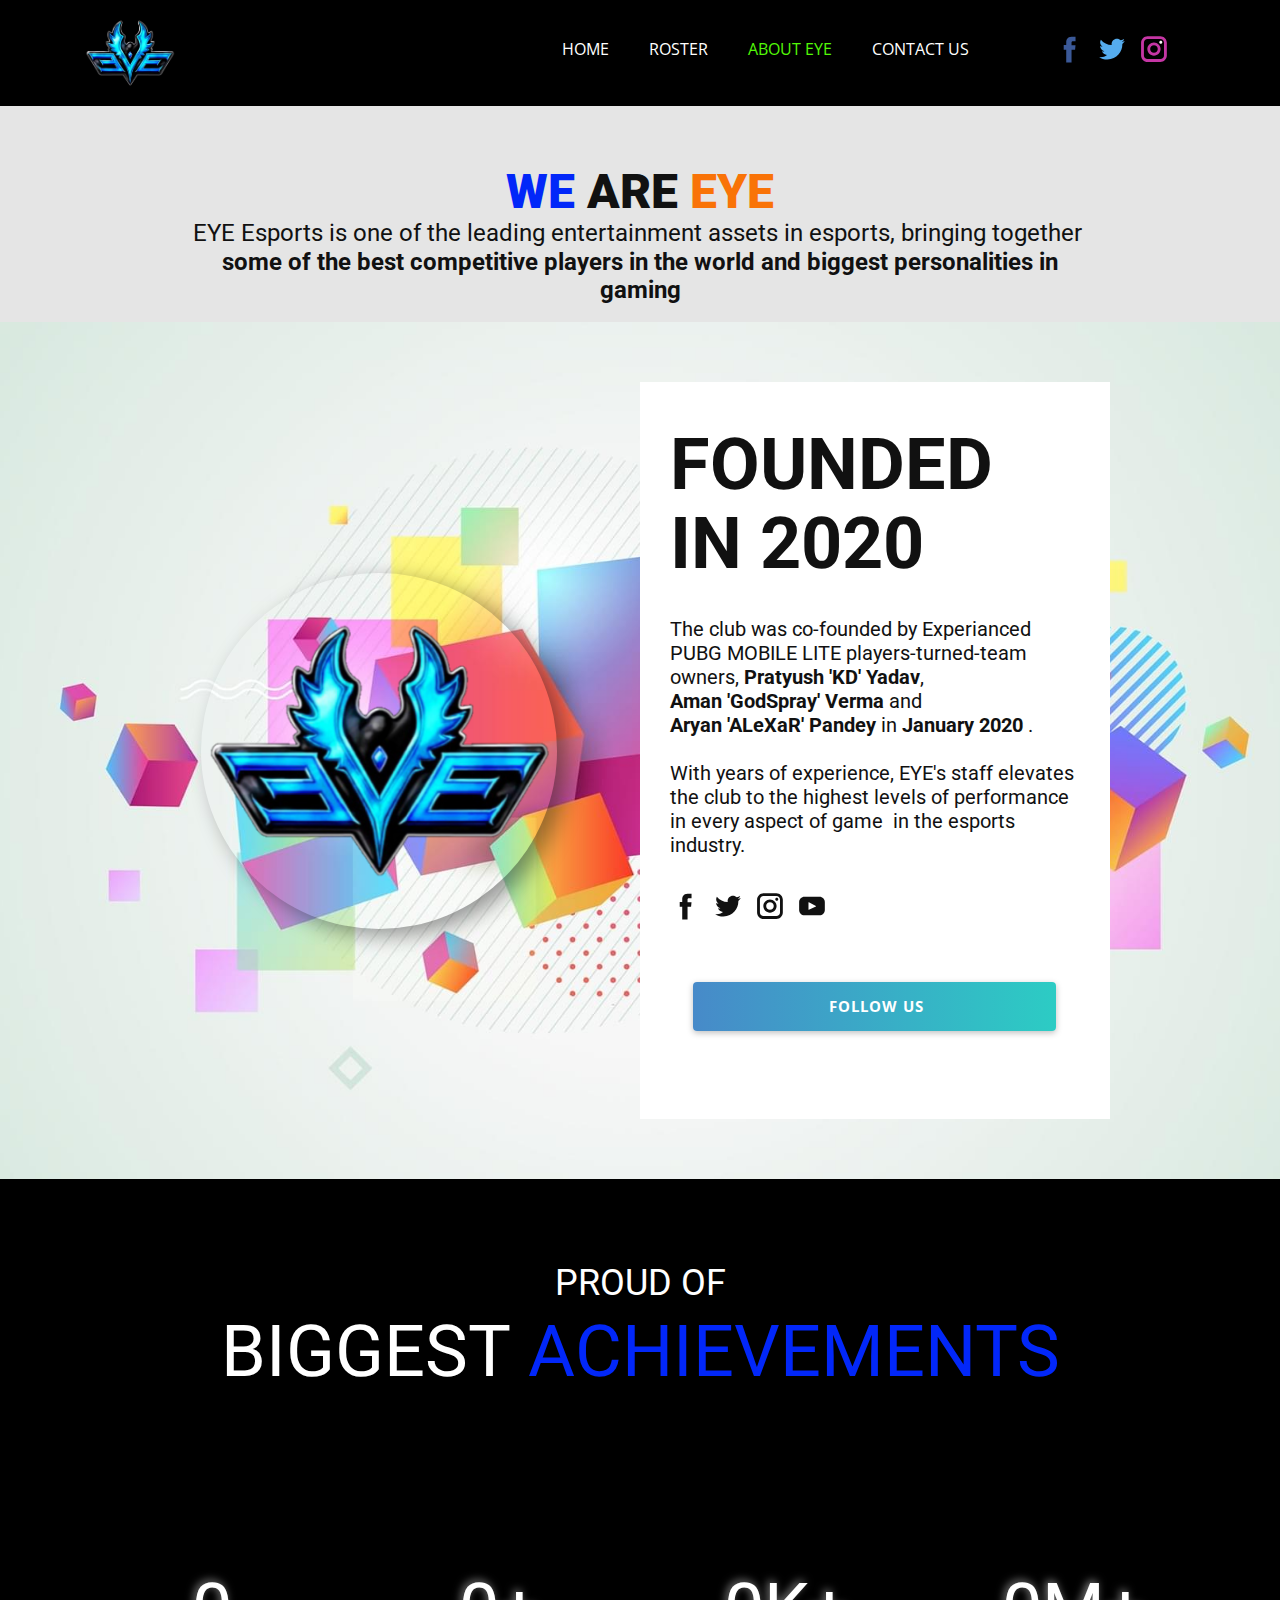
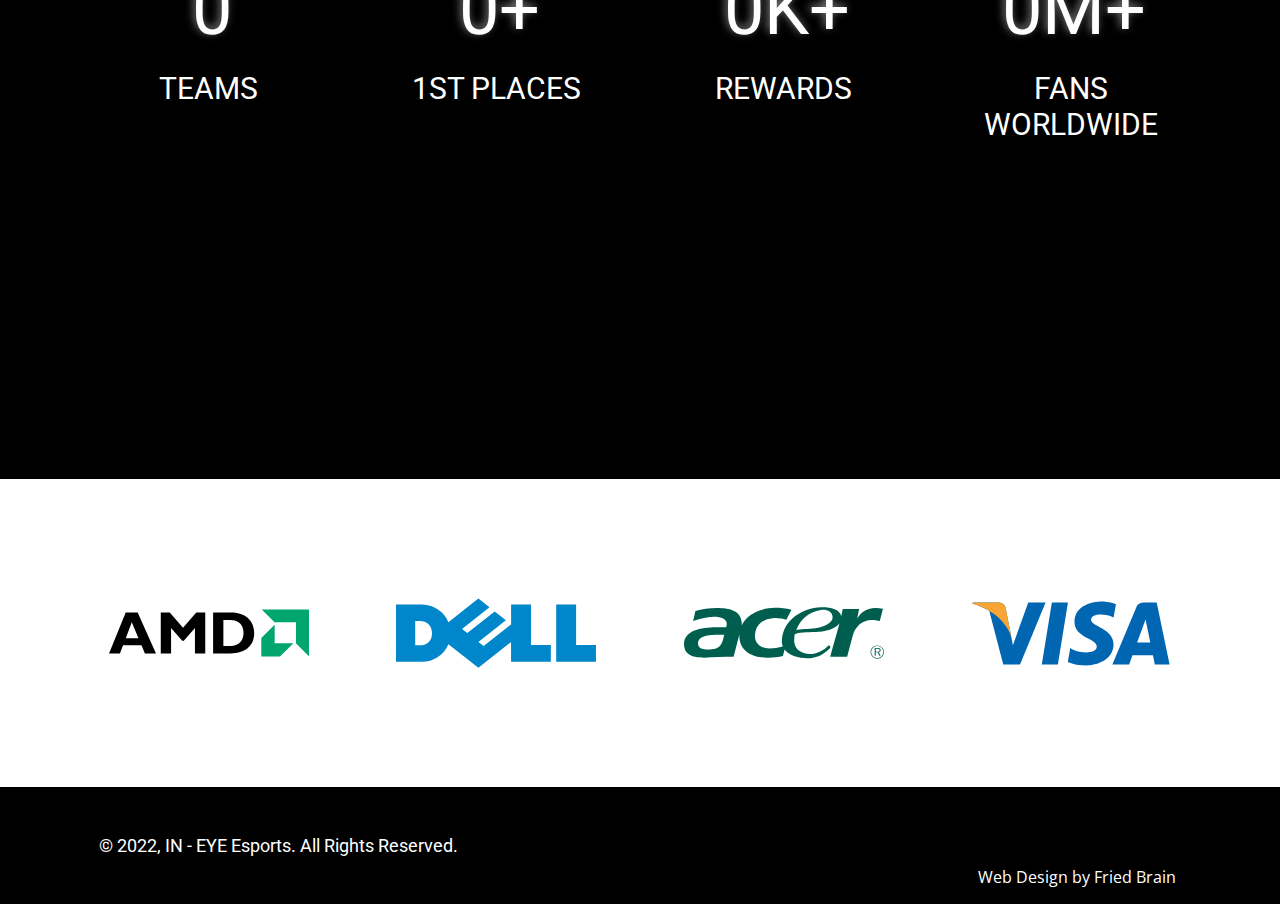
==== About-EYE.html @ 91cbe9b1 "Initial commit" ====
<!DOCTYPE html>
<html style="font-size: 16px;">
  <head>
    <meta name="viewport" content="width=device-width, initial-scale=1.0">
    <meta charset="utf-8">
    <meta name="keywords" content="WE ARE EYE, FOUNDED IN 2020​​​​, PROUD OF, BIGGEST ACHIEVEMENTS, 02, 100+, 50K+, 1M+">
    <meta name="description" content="">
    <meta name="page_type" content="np-template-header-footer-from-plugin">
    <title>About EYE</title>
    <link rel="icon" type="image/png" sizes="32x32" href="images/ELOGO.png" />
    <link rel="stylesheet" href="nicepage.css" media="screen">
<link rel="stylesheet" href="About-EYE.css" media="screen">
    <script class="u-script" type="text/javascript" src="jquery-1.9.1.min.js" defer=""></script>
    <script class="u-script" type="text/javascript" src="nicepage.js" defer=""></script>
    <meta name="generator" content="Nicepage 4.2.23, nicepage.com">
    <link id="u-theme-google-font" rel="stylesheet" href="https://fonts.googleapis.com/css?family=Roboto:100,100i,300,300i,400,400i,500,500i,700,700i,900,900i|Open+Sans:300,300i,400,400i,600,600i,700,700i,800,800i">
    
    
    
    
    
    <script type="application/ld+json">{
		"@context": "http://schema.org",
		"@type": "Organization",
		"name": "",
		"logo": "images/ELOGO.png",
		"sameAs": [
				"https://facebook.com/eYeESportsIn",
				"https://twitter.com/eYeESportsIn",
				"https://instagram.com/eYeESportsIndia"
		]
}</script>
    <meta name="theme-color" content="#478ac9">
    <meta name="twitter:site" content="@">
    <meta name="twitter:card" content="summary_large_image">
    <meta name="twitter:title" content="About EYE">
    <meta name="twitter:description" content="">
    <meta property="og:title" content="About EYE">
    <meta property="og:type" content="website">
  </head>
  <body class="u-body"><header class="u-align-center-sm u-align-center-xs u-black u-clearfix u-header u-sticky-2e41 u-header" id="sec-9bcf"><div class="u-clearfix u-sheet u-valign-middle u-sheet-1">
        <a href="https://instagram.com/eYeESportsIndia" class="u-image u-logo u-image-1" data-image-width="406" data-image-height="406">
          <img src="images/ELOGO.png" class="u-logo-image u-logo-image-1">
        </a>
        <nav class="u-align-left u-menu u-menu-dropdown u-offcanvas u-menu-1">
          <div class="menu-collapse" style="font-size: 1rem;">
            <a class="u-button-style u-nav-link" href="#">
              <svg class="u-svg-link" preserveAspectRatio="xMidYMin slice" viewBox="0 0 302 302" style=""><use xlink:href="#svg-8a8f"></use></svg>
              <svg xmlns="http://www.w3.org/2000/svg" xmlns:xlink="http://www.w3.org/1999/xlink" version="1.1" id="svg-8a8f" x="0px" y="0px" viewBox="0 0 302 302" style="enable-background:new 0 0 302 302;" xml:space="preserve" class="u-svg-content"><g><rect y="36" width="302" height="30"></rect><rect y="236" width="302" height="30"></rect><rect y="136" width="302" height="30"></rect>
</g><g></g><g></g><g></g><g></g><g></g><g></g><g></g><g></g><g></g><g></g><g></g><g></g><g></g><g></g><g></g></svg>
            </a>
          </div>
          <div class="u-custom-menu u-nav-container">
            <ul class="u-nav u-unstyled u-nav-1"><li class="u-nav-item"><a class="u-button-style u-nav-link u-text-active-custom-color-2 u-text-hover-custom-color-1" href="/HOME.html" style="padding: 10px 20px;">HOME</a>
</li><li class="u-nav-item"><a class="u-button-style u-nav-link u-text-active-custom-color-2 u-text-hover-custom-color-1" href="/Roster.html" style="padding: 10px 20px;">ROSTER</a>
</li><li class="u-nav-item"><a class="u-button-style u-nav-link u-text-active-custom-color-2 u-text-hover-custom-color-1" href="/About-EYE.html" style="padding: 10px 20px;">ABOUT EYE</a>
</li><li class="u-nav-item"><a class="u-button-style u-nav-link u-text-active-custom-color-2 u-text-hover-custom-color-1" href="/Contact-US.html" style="padding: 10px 20px;">CONTACT US</a>
</li></ul>
          </div>
          <div class="u-custom-menu u-nav-container-collapse">
            <div class="u-align-center u-black u-container-style u-inner-container-layout u-opacity u-opacity-95 u-sidenav">
              <div class="u-inner-container-layout u-sidenav-overflow">
                <div class="u-menu-close"></div>
                <ul class="u-align-center u-nav u-popupmenu-items u-unstyled u-nav-2"><li class="u-nav-item"><a class="u-button-style u-nav-link" href="/HOME.html" style="padding: 10px 20px;">HOME</a>
</li><li class="u-nav-item"><a class="u-button-style u-nav-link" href="/Roster.html" style="padding: 10px 20px;">ROSTER</a>
</li><li class="u-nav-item"><a class="u-button-style u-nav-link" href="/About-EYE.html" style="padding: 10px 20px;">ABOUT EYE</a>
</li><li class="u-nav-item"><a class="u-button-style u-nav-link" href="/Contact-US.html" style="padding: 10px 20px;">CONTACT US</a>
</li></ul>
              </div>
            </div>
            <div class="u-black u-menu-overlay u-opacity u-opacity-70"></div>
          </div>
        </nav>
        <div class="u-social-icons u-spacing-10 u-social-icons-1">
          <a class="u-social-url" title="facebook" target="_blank" href="https://facebook.com/eYeESportsIn"><span class="u-icon u-social-facebook u-social-icon u-icon-1"><svg class="u-svg-link" preserveAspectRatio="xMidYMin slice" viewBox="0 0 112 112" style=""><use xlink:href="#svg-cdeb"></use></svg><svg class="u-svg-content" viewBox="0 0 112 112" x="0" y="0" id="svg-cdeb"><path fill="currentColor" d="M75.5,28.8H65.4c-1.5,0-4,0.9-4,4.3v9.4h13.9l-1.5,15.8H61.4v45.1H42.8V58.3h-8.8V42.4h8.8V32.2
c0-7.4,3.4-18.8,18.8-18.8h13.8v15.4H75.5z"></path></svg></span>
          </a>
          <a class="u-social-url" title="twitter" target="_blank" href="https://twitter.com/eYeESportsIn"><span class="u-icon u-social-icon u-social-twitter u-icon-2"><svg class="u-svg-link" preserveAspectRatio="xMidYMin slice" viewBox="0 0 112 112" style=""><use xlink:href="#svg-73bd"></use></svg><svg class="u-svg-content" viewBox="0 0 112 112" x="0" y="0" id="svg-73bd"><path fill="currentColor" d="M92.2,38.2c0,0.8,0,1.6,0,2.3c0,24.3-18.6,52.4-52.6,52.4c-10.6,0.1-20.2-2.9-28.5-8.2
	c1.4,0.2,2.9,0.2,4.4,0.2c8.7,0,16.7-2.9,23-7.9c-8.1-0.2-14.9-5.5-17.3-12.8c1.1,0.2,2.4,0.2,3.4,0.2c1.6,0,3.3-0.2,4.8-0.7
	c-8.4-1.6-14.9-9.2-14.9-18c0-0.2,0-0.2,0-0.2c2.5,1.4,5.4,2.2,8.4,2.3c-5-3.3-8.3-8.9-8.3-15.4c0-3.4,1-6.5,2.5-9.2
	c9.1,11.1,22.7,18.5,38,19.2c-0.2-1.4-0.4-2.8-0.4-4.3c0.1-10,8.3-18.2,18.5-18.2c5.4,0,10.1,2.2,13.5,5.7c4.3-0.8,8.1-2.3,11.7-4.5
	c-1.4,4.3-4.3,7.9-8.1,10.1c3.7-0.4,7.3-1.4,10.6-2.9C98.9,32.3,95.7,35.5,92.2,38.2z"></path></svg></span>
          </a>
          <a class="u-social-url" title="instagram" target="_blank" href="https://instagram.com/eYeESportsIndia"><span class="u-icon u-social-icon u-social-instagram u-icon-3"><svg class="u-svg-link" preserveAspectRatio="xMidYMin slice" viewBox="0 0 112 112" style=""><use xlink:href="#svg-d512"></use></svg><svg class="u-svg-content" viewBox="0 0 112 112" x="0" y="0" id="svg-d512"><path fill="currentColor" d="M55.9,32.9c-12.8,0-23.2,10.4-23.2,23.2s10.4,23.2,23.2,23.2s23.2-10.4,23.2-23.2S68.7,32.9,55.9,32.9z
	 M55.9,69.4c-7.4,0-13.3-6-13.3-13.3c-0.1-7.4,6-13.3,13.3-13.3s13.3,6,13.3,13.3C69.3,63.5,63.3,69.4,55.9,69.4z"></path><path fill="#FFFFFF" d="M79.7,26.8c-3,0-5.4,2.5-5.4,5.4s2.5,5.4,5.4,5.4c3,0,5.4-2.5,5.4-5.4S82.7,26.8,79.7,26.8z"></path><path fill="currentColor" d="M78.2,11H33.5C21,11,10.8,21.3,10.8,33.7v44.7c0,12.6,10.2,22.8,22.7,22.8h44.7c12.6,0,22.7-10.2,22.7-22.7
	V33.7C100.8,21.1,90.6,11,78.2,11z M91,78.4c0,7.1-5.8,12.8-12.8,12.8H33.5c-7.1,0-12.8-5.8-12.8-12.8V33.7
	c0-7.1,5.8-12.8,12.8-12.8h44.7c7.1,0,12.8,5.8,12.8,12.8V78.4z"></path></svg></span>
          </a>
        </div>
      </div></header>
    <section class="u-align-center u-clearfix u-grey-10 u-section-1" id="sec-c076">
      <div class="u-clearfix u-sheet u-sheet-1">
        <h1 class="u-text u-text-default u-text-1">
          <span class="u-text-custom-color-1">WE</span> ARE <span class="u-text-custom-color-4">EYE</span>
        </h1>
        <h4 class="u-text u-text-2">EYE Esports is one of the leading entertainment assets in esports, bringing together&nbsp;<br>
          <span style="font-weight: 700;">some of the best competitive players in the world and biggest personalities in gaming</span>
        </h4>
      </div>
    </section>
    <section class="u-align-center u-clearfix u-image u-section-2" id="carousel_7130" data-image-width="1620" data-image-height="1080">
      <div class="u-clearfix u-sheet u-valign-middle u-sheet-1">
        <div class="u-clearfix u-layout-wrap u-layout-wrap-1">
          <div class="u-gutter-0 u-layout">
            <div class="u-layout-row">
              <div class="u-align-center-md u-align-center-sm u-align-center-xs u-align-left-lg u-align-left-xl u-container-style u-layout-cell u-size-28-md u-size-28-sm u-size-28-xs u-size-30-lg u-size-30-xl u-layout-cell-1">
                <div class="u-container-layout u-valign-middle u-container-layout-1">
                  <div alt="" class="u-image u-image-circle u-image-1" data-image-width="406" data-image-height="406"></div>
                </div>
              </div>
              <div class="u-align-left u-container-style u-layout-cell u-size-30-lg u-size-30-xl u-size-32-md u-size-32-sm u-size-32-xs u-white u-layout-cell-2">
                <div class="u-container-layout u-container-layout-2">
                  <h1 class="u-text u-title u-text-1">
                    <span style="font-weight: 700;">FOUNDED IN 2020</span>
                    <span style="font-weight: 700;">
                      <span style="font-weight: 400;">
                        <span style="font-weight: 700;">
                          <span style="font-weight: 400;"></span>
                        </span>
                      </span>
                    </span>
                  </h1>
                  <h5 class="u-text u-text-2"> The club was co-founded by Experianced<br>PUBG MOBILE LITE players-turned-team owners, <span style="font-weight: 700;">Pratyush 'KD' Yadav</span>,&nbsp;<br>
                    <span style="font-weight: 700;">Aman 'GodSpray' Verma</span> and&nbsp;<br>
                    <span style="font-weight: 700;">Aryan 'ALeXaR' Pandey <span style="font-weight: 400;"> in</span>&nbsp;January 2020<span style="font-weight: 400;"></span>
                    </span>.<br>
                    <br>With years of experience, EYE's staff elevates the club to the highest levels of performance in every aspect of game&nbsp; in the esports industry.
                  </h5>
                  <div class="u-social-icons u-spacing-10 u-social-icons-1">
                    <a class="u-social-url" target="_blank" href=""><span class="u-icon u-icon-circle u-social-facebook u-social-icon u-icon-1"><svg class="u-svg-link" preserveAspectRatio="xMidYMin slice" viewBox="0 0 112 112" style=""><use xlink:href="#svg-99d7"></use></svg><svg x="0px" y="0px" viewBox="0 0 112 112" id="svg-99d7" class="u-svg-content"><path d="M75.5,28.8H65.4c-1.5,0-4,0.9-4,4.3v9.4h13.9l-1.5,15.8H61.4v45.1H42.8V58.3h-8.8V42.4h8.8V32.2 c0-7.4,3.4-18.8,18.8-18.8h13.8v15.4H75.5z"></path></svg></span>
                    </a>
                    <a class="u-social-url" target="_blank" href=""><span class="u-icon u-icon-circle u-social-icon u-social-twitter u-icon-2"><svg class="u-svg-link" preserveAspectRatio="xMidYMin slice" viewBox="0 0 112 112" style=""><use xlink:href="#svg-fa5b"></use></svg><svg x="0px" y="0px" viewBox="0 0 112 112" id="svg-fa5b" class="u-svg-content"><path d="M92.2,38.2c0,0.8,0,1.6,0,2.3c0,24.3-18.6,52.4-52.6,52.4c-10.6,0.1-20.2-2.9-28.5-8.2 c1.4,0.2,2.9,0.2,4.4,0.2c8.7,0,16.7-2.9,23-7.9c-8.1-0.2-14.9-5.5-17.3-12.8c1.1,0.2,2.4,0.2,3.4,0.2c1.6,0,3.3-0.2,4.8-0.7 c-8.4-1.6-14.9-9.2-14.9-18c0-0.2,0-0.2,0-0.2c2.5,1.4,5.4,2.2,8.4,2.3c-5-3.3-8.3-8.9-8.3-15.4c0-3.4,1-6.5,2.5-9.2 c9.1,11.1,22.7,18.5,38,19.2c-0.2-1.4-0.4-2.8-0.4-4.3c0.1-10,8.3-18.2,18.5-18.2c5.4,0,10.1,2.2,13.5,5.7c4.3-0.8,8.1-2.3,11.7-4.5 c-1.4,4.3-4.3,7.9-8.1,10.1c3.7-0.4,7.3-1.4,10.6-2.9C98.9,32.3,95.7,35.5,92.2,38.2z"></path></svg></span>
                    </a>
                    <a class="u-social-url" target="_blank" href=""><span class="u-icon u-icon-circle u-social-icon u-social-instagram u-icon-3"><svg class="u-svg-link" preserveAspectRatio="xMidYMin slice" viewBox="0 0 112 112" style=""><use xlink:href="#svg-4f46"></use></svg><svg x="0px" y="0px" viewBox="0 0 112 112" id="svg-4f46" class="u-svg-content"><path d="M55.9,32.9c-12.8,0-23.2,10.4-23.2,23.2s10.4,23.2,23.2,23.2s23.2-10.4,23.2-23.2S68.7,32.9,55.9,32.9z M55.9,69.4c-7.4,0-13.3-6-13.3-13.3c-0.1-7.4,6-13.3,13.3-13.3s13.3,6,13.3,13.3C69.3,63.5,63.3,69.4,55.9,69.4z"></path><path d="M79.7,26.8c-3,0-5.4,2.5-5.4,5.4s2.5,5.4,5.4,5.4c3,0,5.4-2.5,5.4-5.4S82.7,26.8,79.7,26.8z"></path><path d="M78.2,11H33.5C21,11,10.8,21.3,10.8,33.7v44.7c0,12.6,10.2,22.8,22.7,22.8h44.7c12.6,0,22.7-10.2,22.7-22.7 V33.7C100.8,21.1,90.6,11,78.2,11z M91,78.4c0,7.1-5.8,12.8-12.8,12.8H33.5c-7.1,0-12.8-5.8-12.8-12.8V33.7 c0-7.1,5.8-12.8,12.8-12.8h44.7c7.1,0,12.8,5.8,12.8,12.8V78.4z"></path></svg></span>
                    </a>
                    <a class="u-social-url" target="_blank" href="#"><span class="u-icon u-icon-circle u-social-icon u-social-youtube u-icon-4"><svg class="u-svg-link" preserveAspectRatio="xMidYMin slice" viewBox="0 0 112 112" style=""><use xlink:href="#svg-6a3f"></use></svg><svg x="0px" y="0px" viewBox="0 0 112 112" id="svg-6a3f" class="u-svg-content"><path d="M82.3,24H29.7C19.3,24,11,32.5,11,43v26.7c0,10.5,8.3,19,18.7,19h52.5c10.3,0,18.7-8.5,18.7-19V43 C101,32.5,92.7,24,82.3,24L82.3,24z M69.7,57.6L45.1,69.5c-0.7,0.2-1.4-0.2-1.4-0.8V44.1c0-0.7,0.8-1.3,1.4-0.8l24.6,12.6 C70.4,56.2,70.4,57.3,69.7,57.6L69.7,57.6z"></path></svg></span>
                    </a>
                  </div>
                  <a href="https://instagram.com/eYeESportsIndia" class="u-btn u-btn-round u-button-style u-gradient u-none u-radius-4 u-text-body-alt-color u-btn-1" target="_blank"> &nbsp;​Follow US</a>
                </div>
              </div>
            </div>
          </div>
        </div>
      </div>
    </section>
    <section class="u-black u-clearfix u-section-3" id="sec-e4f7">
      <div class="u-clearfix u-sheet u-sheet-1">
        <div class="u-align-center u-container-style u-group u-group-1">
          <div class="u-container-layout u-container-layout-1">
            <h2 class="u-subtitle u-text u-text-1">PROUD OF</h2>
            <h1 class="u-text u-title u-text-2">BIGGEST <span class="u-text-custom-color-1">ACHIEVEMENTS</span>
            </h1>
          </div>
        </div>
        <div class="u-expanded-width u-list u-list-1">
          <div class="u-repeater u-repeater-1">
            <div class="u-align-center u-container-style u-hover-feature u-list-item u-repeater-item u-list-item-1">
              <div class="u-container-layout u-similar-container u-container-layout-2">
                <h1 class="u-text u-title u-text-3" data-animation-name="counter" data-animation-event="scroll" data-animation-duration="3000">02</h1>
                <h3 class="u-text u-text-4">
                  <span class="u-text-white">TEAMS</span>
                  <span class="u-text-custom-color-4"></span>
                </h3>
              </div>
            </div>
            <div class="u-align-center u-container-style u-hover-feature u-list-item u-repeater-item u-list-item-2">
              <div class="u-container-layout u-similar-container u-container-layout-3">
                <h1 class="u-text u-title u-text-5" data-animation-name="counter" data-animation-event="scroll" data-animation-duration="3000">100+</h1>
                <h3 class="u-text u-text-6">1ST PLACES</h3>
              </div>
            </div>
            <div class="u-align-center u-container-style u-hover-feature u-list-item u-repeater-item u-list-item-3">
              <div class="u-container-layout u-similar-container u-container-layout-4">
                <h1 class="u-text u-title u-text-7" data-animation-name="counter" data-animation-event="scroll" data-animation-duration="3000">50K+</h1>
                <h3 class="u-text u-text-8">REWARDS</h3>
              </div>
            </div>
            <div class="u-align-center u-container-style u-hover-feature u-list-item u-repeater-item u-list-item-4">
              <div class="u-container-layout u-similar-container u-container-layout-5">
                <h1 class="u-text u-title u-text-9" data-animation-name="counter" data-animation-event="scroll" data-animation-duration="3000">1M+</h1>
                <h3 class="u-text u-text-10">FANS WORLDWIDE</h3>
              </div>
            </div>
          </div>
        </div>
      </div>
      
      
      
      
    </section>
    <section class="u-align-center u-clearfix u-section-4" id="sec-f7d3">
      <div class="u-clearfix u-sheet u-valign-middle u-sheet-1">
        <div class="u-expanded-width u-list u-list-1">
          <div class="u-repeater u-repeater-1">
            <div class="u-container-style u-list-item u-repeater-item">
              <div class="u-container-layout u-similar-container u-valign-middle u-container-layout-1">
                <img alt="" class="u-expanded-width-xs u-image u-image-contain u-image-default u-image-1" data-image-width="500" data-image-height="135" src="images/1.svg">
              </div>
            </div>
            <div class="u-container-style u-list-item u-repeater-item">
              <div class="u-container-layout u-similar-container u-valign-middle u-container-layout-2">
                <img alt="" class="u-expanded-width-xs u-image u-image-contain u-image-default u-image-2" data-image-width="500" data-image-height="175" src="images/2.svg">
              </div>
            </div>
            <div class="u-container-style u-list-item u-repeater-item">
              <div class="u-container-layout u-similar-container u-valign-middle u-container-layout-3">
                <img alt="" class="u-expanded-width-xs u-image u-image-contain u-image-default u-image-3" data-image-width="500" data-image-height="135" src="images/3.svg">
              </div>
            </div>
            <div class="u-container-style u-list-item u-repeater-item">
              <div class="u-container-layout u-similar-container u-valign-middle u-container-layout-4">
                <img alt="" class="u-expanded-width-xs u-image u-image-contain u-image-default u-image-4" data-image-width="420" data-image-height="135" src="images/4.svg">
              </div>
            </div>
          </div>
        </div>
      </div>
    </section>
    
    
    <footer class="u-align-center u-black u-clearfix u-footer u-footer" id="sec-6e33"><h6 class="u-text u-text-1">© 2022, IN - EYE Esports. All Rights Reserved.</h6><p class="u-text u-text-2" spellcheck="false"> Web Design by&nbsp;Fried Brain</p></footer>
    <!-- <section class="u-backlink u-clearfix u-grey-80">
      <a class="u-link" href="https://nicepage.com/website-templates" target="_blank">
        <span>Website Templates</span>
      </a>
      <p class="u-text">
        <span>created with</span>
      </p>
      <a class="u-link" href="" target="_blank">
        <span>Website Builder Software</span>
      </a>. 
    </section> -->
  </body>
</html>
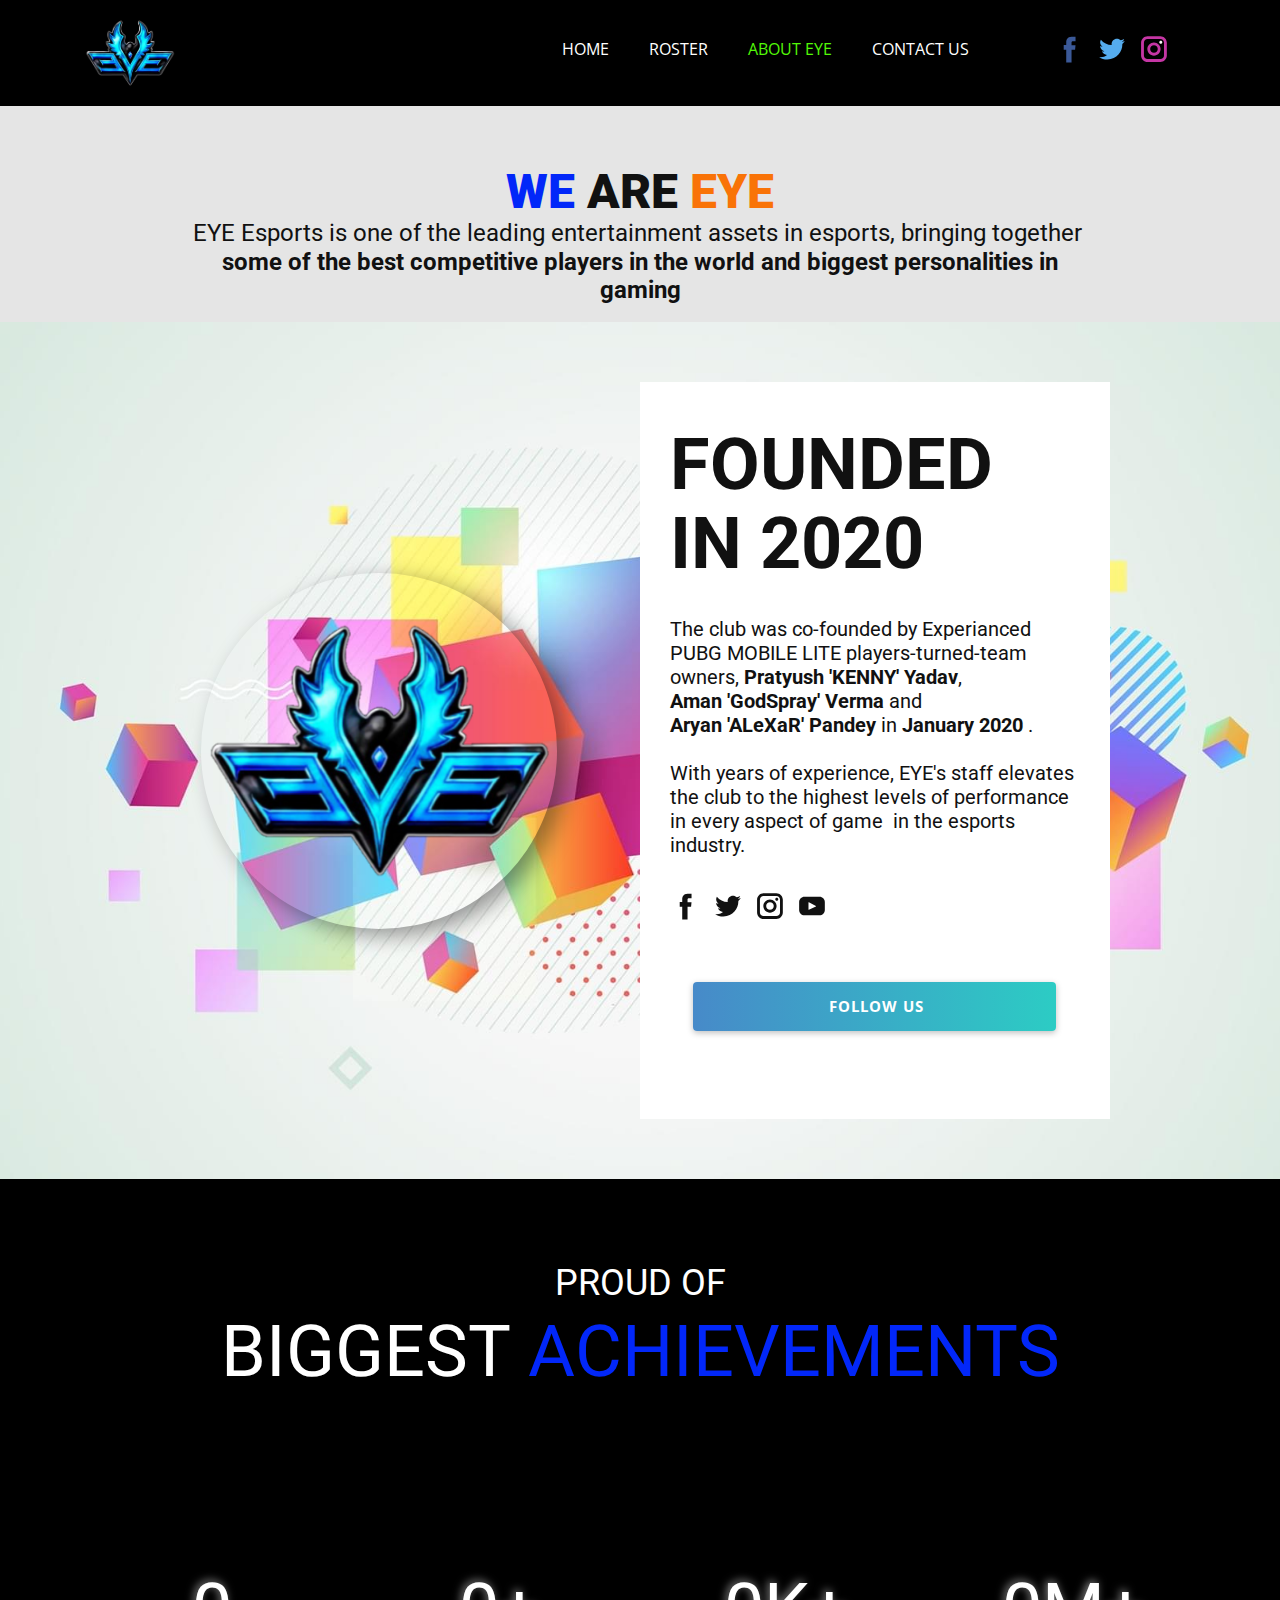
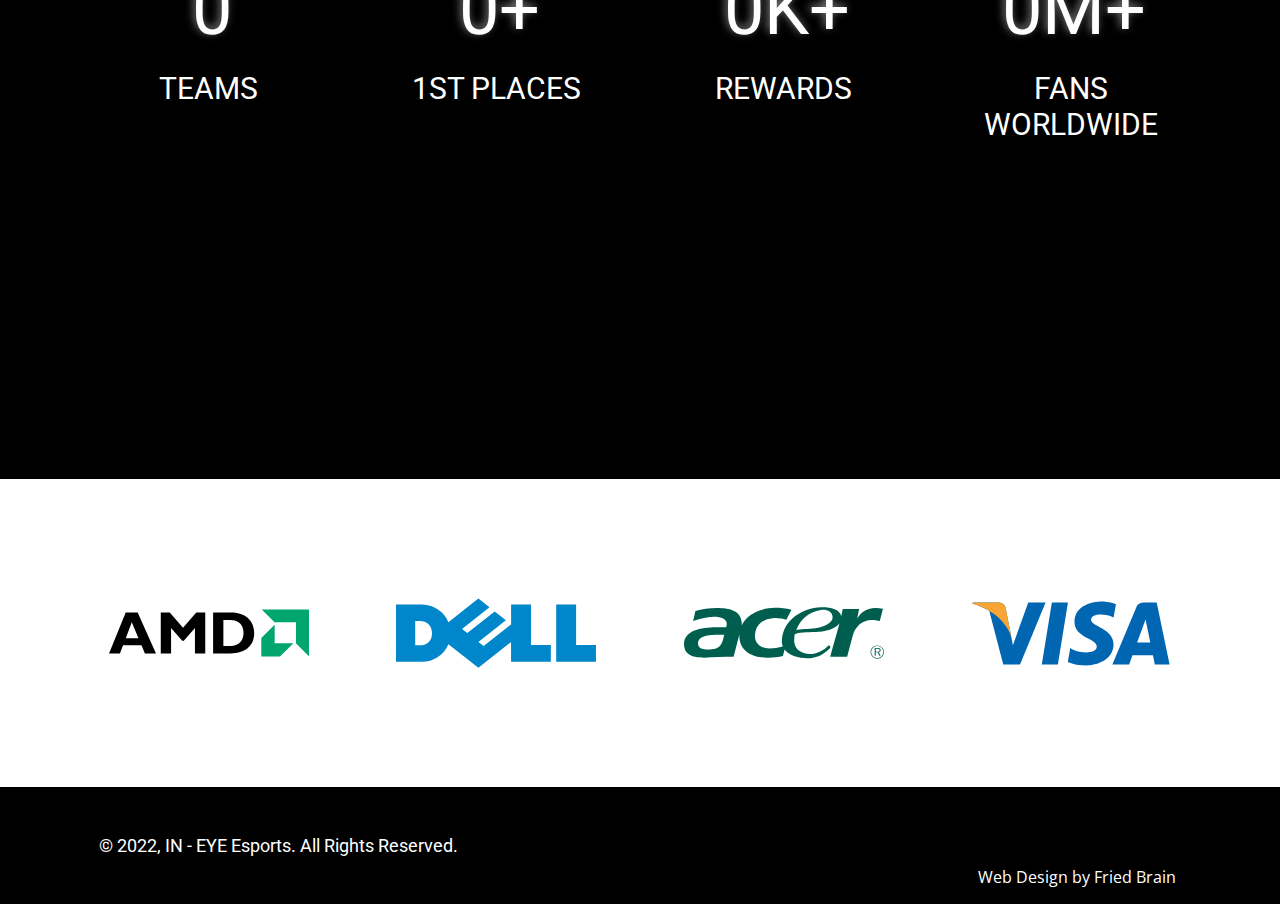
==== commit da95464e: "#2" ====
--- a/About-EYE.html
+++ b/About-EYE.html
@@ -120,7 +120,7 @@
                       </span>
                     </span>
                   </h1>
-                  <h5 class="u-text u-text-2"> The club was co-founded by Experianced<br>PUBG MOBILE LITE players-turned-team owners, <span style="font-weight: 700;">Pratyush 'KD' Yadav</span>,&nbsp;<br>
+                  <h5 class="u-text u-text-2"> The club was co-founded by Experianced<br>PUBG MOBILE LITE players-turned-team owners, <span style="font-weight: 700;">Pratyush 'KENNY' Yadav</span>,&nbsp;<br>
                     <span style="font-weight: 700;">Aman 'GodSpray' Verma</span> and&nbsp;<br>
                     <span style="font-weight: 700;">Aryan 'ALeXaR' Pandey <span style="font-weight: 400;"> in</span>&nbsp;January 2020<span style="font-weight: 400;"></span>
                     </span>.<br>
@@ -221,16 +221,6 @@
     
     
     <footer class="u-align-center u-black u-clearfix u-footer u-footer" id="sec-6e33"><h6 class="u-text u-text-1">© 2022, IN - EYE Esports. All Rights Reserved.</h6><p class="u-text u-text-2" spellcheck="false"> Web Design by&nbsp;Fried Brain</p></footer>
-    <!-- <section class="u-backlink u-clearfix u-grey-80">
-      <a class="u-link" href="https://nicepage.com/website-templates" target="_blank">
-        <span>Website Templates</span>
-      </a>
-      <p class="u-text">
-        <span>created with</span>
-      </p>
-      <a class="u-link" href="" target="_blank">
-        <span>Website Builder Software</span>
-      </a>. 
-    </section> -->
+    
   </body>
 </html>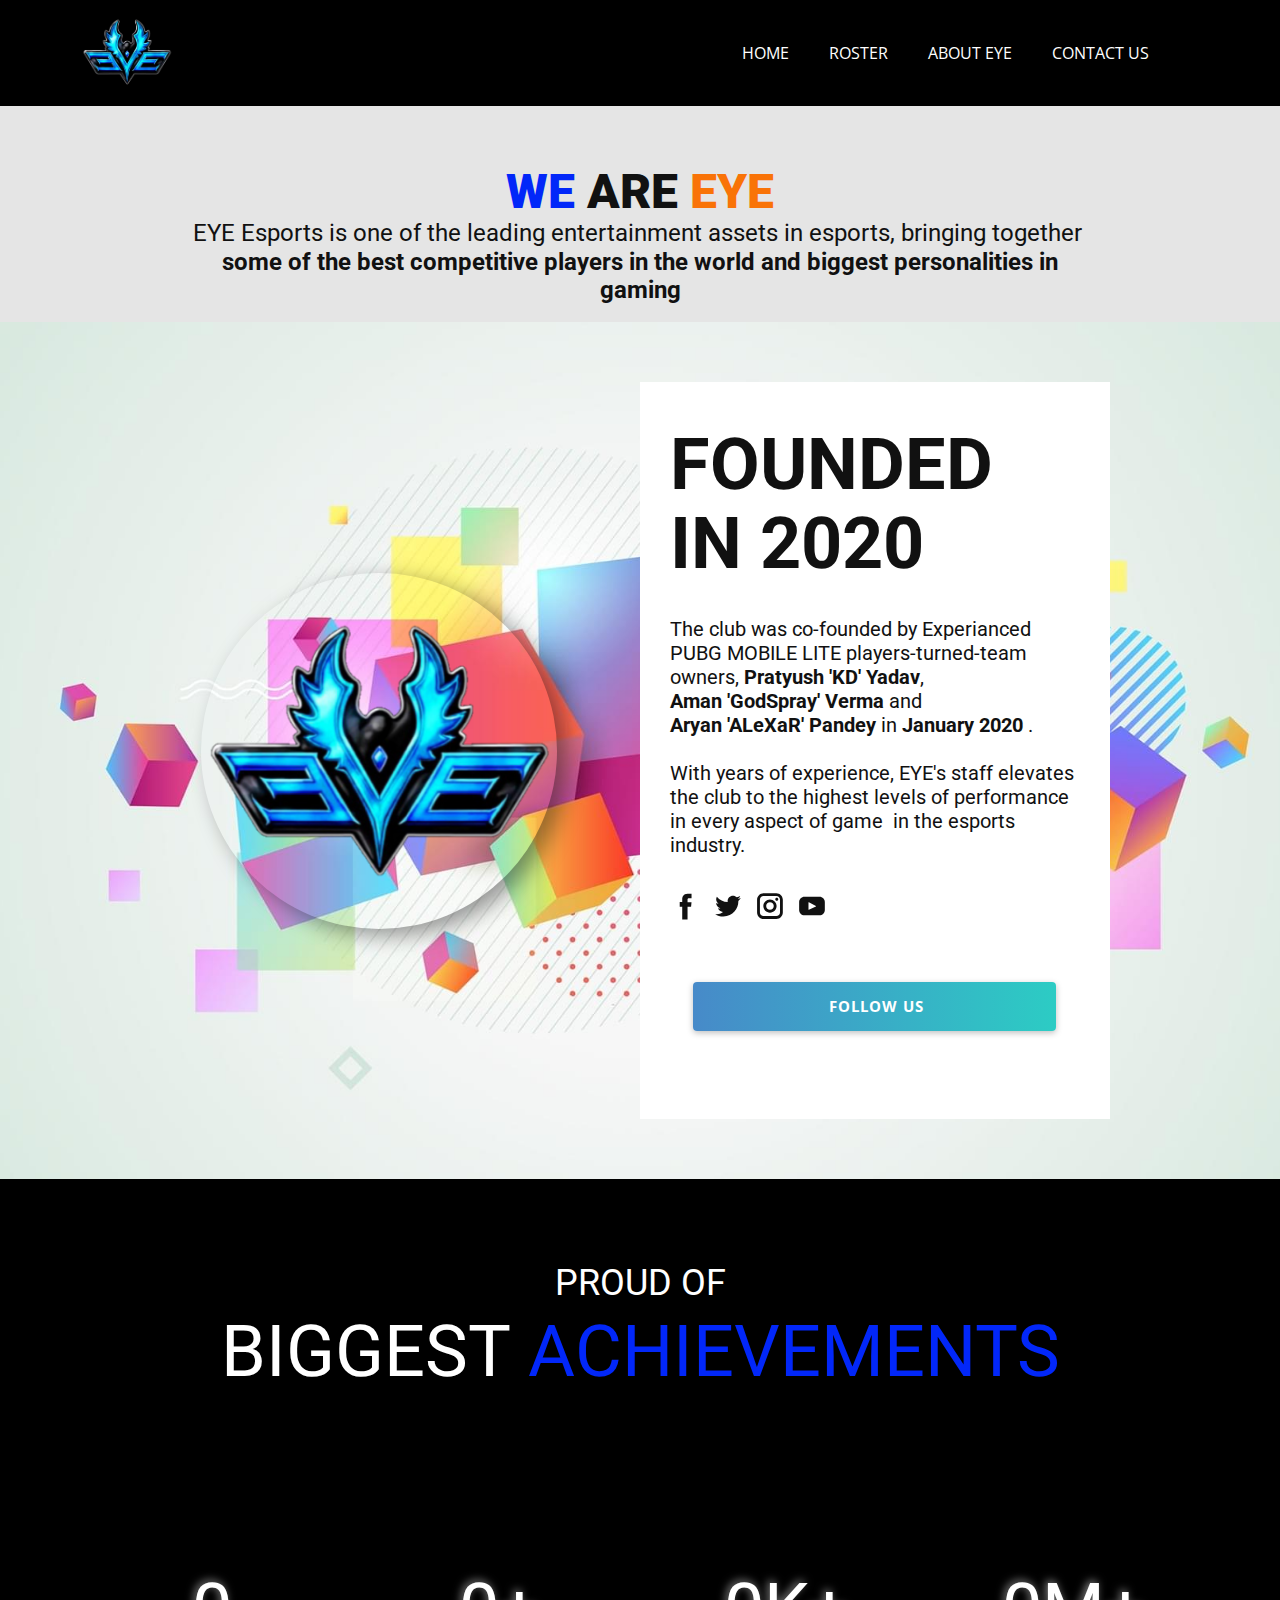
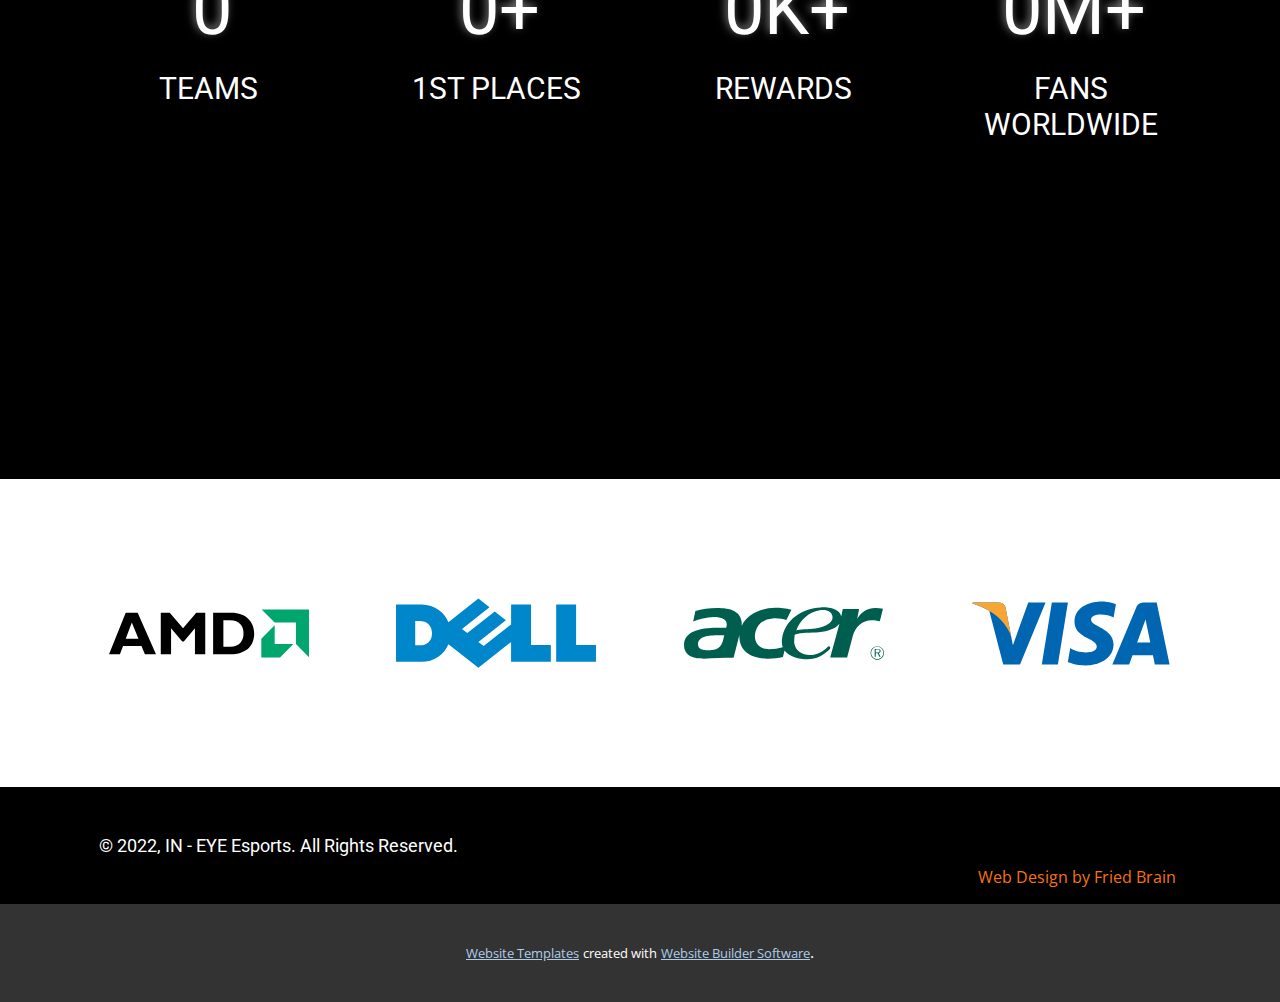
==== commit a3a61f31: "Features and Design Update #1" ====
--- a/About-EYE.html
+++ b/About-EYE.html
@@ -7,7 +7,6 @@
     <meta name="description" content="">
     <meta name="page_type" content="np-template-header-footer-from-plugin">
     <title>About EYE</title>
-    <link rel="icon" type="image/png" sizes="32x32" href="images/ELOGO.png" />
     <link rel="stylesheet" href="nicepage.css" media="screen">
 <link rel="stylesheet" href="About-EYE.css" media="screen">
     <script class="u-script" type="text/javascript" src="jquery-1.9.1.min.js" defer=""></script>
@@ -23,70 +22,45 @@
 		"@context": "http://schema.org",
 		"@type": "Organization",
 		"name": "",
-		"logo": "images/ELOGO.png",
-		"sameAs": [
-				"https://facebook.com/eYeESportsIn",
-				"https://twitter.com/eYeESportsIn",
-				"https://instagram.com/eYeESportsIndia"
-		]
+		"logo": "images/ELOGO.png"
 }</script>
     <meta name="theme-color" content="#478ac9">
-    <meta name="twitter:site" content="@">
-    <meta name="twitter:card" content="summary_large_image">
-    <meta name="twitter:title" content="About EYE">
-    <meta name="twitter:description" content="">
     <meta property="og:title" content="About EYE">
     <meta property="og:type" content="website">
   </head>
-  <body class="u-body"><header class="u-align-center-sm u-align-center-xs u-black u-clearfix u-header u-sticky-2e41 u-header" id="sec-9bcf"><div class="u-clearfix u-sheet u-valign-middle u-sheet-1">
-        <a href="https://instagram.com/eYeESportsIndia" class="u-image u-logo u-image-1" data-image-width="406" data-image-height="406">
+  <body class="u-body"><header class="u-align-center-sm u-align-center-xs u-black u-clearfix u-header u-sticky u-header" id="sec-9bcf"><div class="u-clearfix u-sheet u-valign-top-md u-sheet-1">
+        <a href="https://nicepage.com" class="u-image u-logo u-image-1" data-image-width="406" data-image-height="406">
           <img src="images/ELOGO.png" class="u-logo-image u-logo-image-1">
         </a>
         <nav class="u-align-left u-menu u-menu-dropdown u-offcanvas u-menu-1">
           <div class="menu-collapse" style="font-size: 1rem;">
-            <a class="u-button-style u-nav-link" href="#">
+            <a class="u-button-style u-nav-link" href="#" style="padding: 4px 0px; font-size: calc(1em + 8px);">
               <svg class="u-svg-link" preserveAspectRatio="xMidYMin slice" viewBox="0 0 302 302" style=""><use xlink:href="#svg-8a8f"></use></svg>
               <svg xmlns="http://www.w3.org/2000/svg" xmlns:xlink="http://www.w3.org/1999/xlink" version="1.1" id="svg-8a8f" x="0px" y="0px" viewBox="0 0 302 302" style="enable-background:new 0 0 302 302;" xml:space="preserve" class="u-svg-content"><g><rect y="36" width="302" height="30"></rect><rect y="236" width="302" height="30"></rect><rect y="136" width="302" height="30"></rect>
 </g><g></g><g></g><g></g><g></g><g></g><g></g><g></g><g></g><g></g><g></g><g></g><g></g><g></g><g></g><g></g></svg>
             </a>
           </div>
           <div class="u-custom-menu u-nav-container">
-            <ul class="u-nav u-unstyled u-nav-1"><li class="u-nav-item"><a class="u-button-style u-nav-link u-text-active-custom-color-2 u-text-hover-custom-color-1" href="/HOME.html" style="padding: 10px 20px;">HOME</a>
-</li><li class="u-nav-item"><a class="u-button-style u-nav-link u-text-active-custom-color-2 u-text-hover-custom-color-1" href="/Roster.html" style="padding: 10px 20px;">ROSTER</a>
-</li><li class="u-nav-item"><a class="u-button-style u-nav-link u-text-active-custom-color-2 u-text-hover-custom-color-1" href="/About-EYE.html" style="padding: 10px 20px;">ABOUT EYE</a>
-</li><li class="u-nav-item"><a class="u-button-style u-nav-link u-text-active-custom-color-2 u-text-hover-custom-color-1" href="/Contact-US.html" style="padding: 10px 20px;">CONTACT US</a>
+            <ul class="u-nav u-unstyled u-nav-1"><li class="u-nav-item"><a class="u-button-style u-nav-link u-text-active-custom-color-2 u-text-hover-custom-color-1" href="//HOME.html" style="padding: 10px 20px;">HOME</a>
+</li><li class="u-nav-item"><a class="u-button-style u-nav-link u-text-active-custom-color-2 u-text-hover-custom-color-1" href="//Roster.html" style="padding: 10px 20px;">ROSTER</a>
+</li><li class="u-nav-item"><a class="u-button-style u-nav-link u-text-active-custom-color-2 u-text-hover-custom-color-1" href="//About-EYE.html" style="padding: 10px 20px;">ABOUT EYE</a>
+</li><li class="u-nav-item"><a class="u-button-style u-nav-link u-text-active-custom-color-2 u-text-hover-custom-color-1" href="//Contact-US.html" style="padding: 10px 20px;">CONTACT US</a>
 </li></ul>
           </div>
           <div class="u-custom-menu u-nav-container-collapse">
             <div class="u-align-center u-black u-container-style u-inner-container-layout u-opacity u-opacity-95 u-sidenav">
               <div class="u-inner-container-layout u-sidenav-overflow">
                 <div class="u-menu-close"></div>
-                <ul class="u-align-center u-nav u-popupmenu-items u-unstyled u-nav-2"><li class="u-nav-item"><a class="u-button-style u-nav-link" href="/HOME.html" style="padding: 10px 20px;">HOME</a>
-</li><li class="u-nav-item"><a class="u-button-style u-nav-link" href="/Roster.html" style="padding: 10px 20px;">ROSTER</a>
-</li><li class="u-nav-item"><a class="u-button-style u-nav-link" href="/About-EYE.html" style="padding: 10px 20px;">ABOUT EYE</a>
-</li><li class="u-nav-item"><a class="u-button-style u-nav-link" href="/Contact-US.html" style="padding: 10px 20px;">CONTACT US</a>
+                <ul class="u-align-center u-nav u-popupmenu-items u-unstyled u-nav-2"><li class="u-nav-item"><a class="u-button-style u-nav-link" href="//HOME.html" style="padding: 10px 20px;">HOME</a>
+</li><li class="u-nav-item"><a class="u-button-style u-nav-link" href="//Roster.html" style="padding: 10px 20px;">ROSTER</a>
+</li><li class="u-nav-item"><a class="u-button-style u-nav-link" href="//About-EYE.html" style="padding: 10px 20px;">ABOUT EYE</a>
+</li><li class="u-nav-item"><a class="u-button-style u-nav-link" href="//Contact-US.html" style="padding: 10px 20px;">CONTACT US</a>
 </li></ul>
               </div>
             </div>
             <div class="u-black u-menu-overlay u-opacity u-opacity-70"></div>
           </div>
         </nav>
-        <div class="u-social-icons u-spacing-10 u-social-icons-1">
-          <a class="u-social-url" title="facebook" target="_blank" href="https://facebook.com/eYeESportsIn"><span class="u-icon u-social-facebook u-social-icon u-icon-1"><svg class="u-svg-link" preserveAspectRatio="xMidYMin slice" viewBox="0 0 112 112" style=""><use xlink:href="#svg-cdeb"></use></svg><svg class="u-svg-content" viewBox="0 0 112 112" x="0" y="0" id="svg-cdeb"><path fill="currentColor" d="M75.5,28.8H65.4c-1.5,0-4,0.9-4,4.3v9.4h13.9l-1.5,15.8H61.4v45.1H42.8V58.3h-8.8V42.4h8.8V32.2
-c0-7.4,3.4-18.8,18.8-18.8h13.8v15.4H75.5z"></path></svg></span>
-          </a>
-          <a class="u-social-url" title="twitter" target="_blank" href="https://twitter.com/eYeESportsIn"><span class="u-icon u-social-icon u-social-twitter u-icon-2"><svg class="u-svg-link" preserveAspectRatio="xMidYMin slice" viewBox="0 0 112 112" style=""><use xlink:href="#svg-73bd"></use></svg><svg class="u-svg-content" viewBox="0 0 112 112" x="0" y="0" id="svg-73bd"><path fill="currentColor" d="M92.2,38.2c0,0.8,0,1.6,0,2.3c0,24.3-18.6,52.4-52.6,52.4c-10.6,0.1-20.2-2.9-28.5-8.2
-	c1.4,0.2,2.9,0.2,4.4,0.2c8.7,0,16.7-2.9,23-7.9c-8.1-0.2-14.9-5.5-17.3-12.8c1.1,0.2,2.4,0.2,3.4,0.2c1.6,0,3.3-0.2,4.8-0.7
-	c-8.4-1.6-14.9-9.2-14.9-18c0-0.2,0-0.2,0-0.2c2.5,1.4,5.4,2.2,8.4,2.3c-5-3.3-8.3-8.9-8.3-15.4c0-3.4,1-6.5,2.5-9.2
-	c9.1,11.1,22.7,18.5,38,19.2c-0.2-1.4-0.4-2.8-0.4-4.3c0.1-10,8.3-18.2,18.5-18.2c5.4,0,10.1,2.2,13.5,5.7c4.3-0.8,8.1-2.3,11.7-4.5
-	c-1.4,4.3-4.3,7.9-8.1,10.1c3.7-0.4,7.3-1.4,10.6-2.9C98.9,32.3,95.7,35.5,92.2,38.2z"></path></svg></span>
-          </a>
-          <a class="u-social-url" title="instagram" target="_blank" href="https://instagram.com/eYeESportsIndia"><span class="u-icon u-social-icon u-social-instagram u-icon-3"><svg class="u-svg-link" preserveAspectRatio="xMidYMin slice" viewBox="0 0 112 112" style=""><use xlink:href="#svg-d512"></use></svg><svg class="u-svg-content" viewBox="0 0 112 112" x="0" y="0" id="svg-d512"><path fill="currentColor" d="M55.9,32.9c-12.8,0-23.2,10.4-23.2,23.2s10.4,23.2,23.2,23.2s23.2-10.4,23.2-23.2S68.7,32.9,55.9,32.9z
-	 M55.9,69.4c-7.4,0-13.3-6-13.3-13.3c-0.1-7.4,6-13.3,13.3-13.3s13.3,6,13.3,13.3C69.3,63.5,63.3,69.4,55.9,69.4z"></path><path fill="#FFFFFF" d="M79.7,26.8c-3,0-5.4,2.5-5.4,5.4s2.5,5.4,5.4,5.4c3,0,5.4-2.5,5.4-5.4S82.7,26.8,79.7,26.8z"></path><path fill="currentColor" d="M78.2,11H33.5C21,11,10.8,21.3,10.8,33.7v44.7c0,12.6,10.2,22.8,22.7,22.8h44.7c12.6,0,22.7-10.2,22.7-22.7
-	V33.7C100.8,21.1,90.6,11,78.2,11z M91,78.4c0,7.1-5.8,12.8-12.8,12.8H33.5c-7.1,0-12.8-5.8-12.8-12.8V33.7
-	c0-7.1,5.8-12.8,12.8-12.8h44.7c7.1,0,12.8,5.8,12.8,12.8V78.4z"></path></svg></span>
-          </a>
-        </div>
       </div></header>
     <section class="u-align-center u-clearfix u-grey-10 u-section-1" id="sec-c076">
       <div class="u-clearfix u-sheet u-sheet-1">
@@ -109,7 +83,7 @@
                 </div>
               </div>
               <div class="u-align-left u-container-style u-layout-cell u-size-30-lg u-size-30-xl u-size-32-md u-size-32-sm u-size-32-xs u-white u-layout-cell-2">
-                <div class="u-container-layout u-container-layout-2">
+                <div class="u-container-layout u-valign-bottom-xs u-container-layout-2">
                   <h1 class="u-text u-title u-text-1">
                     <span style="font-weight: 700;">FOUNDED IN 2020</span>
                     <span style="font-weight: 700;">
@@ -120,7 +94,7 @@
                       </span>
                     </span>
                   </h1>
-                  <h5 class="u-text u-text-2"> The club was co-founded by Experianced<br>PUBG MOBILE LITE players-turned-team owners, <span style="font-weight: 700;">Pratyush 'KENNY' Yadav</span>,&nbsp;<br>
+                  <h5 class="u-text u-text-2"> The club was co-founded by Experianced<br>PUBG MOBILE LITE players-turned-team owners, <span style="font-weight: 700;">Pratyush 'KD' Yadav</span>,&nbsp;<br>
                     <span style="font-weight: 700;">Aman 'GodSpray' Verma</span> and&nbsp;<br>
                     <span style="font-weight: 700;">Aryan 'ALeXaR' Pandey <span style="font-weight: 400;"> in</span>&nbsp;January 2020<span style="font-weight: 400;"></span>
                     </span>.<br>
@@ -149,11 +123,11 @@
         <div class="u-align-center u-container-style u-group u-group-1">
           <div class="u-container-layout u-container-layout-1">
             <h2 class="u-subtitle u-text u-text-1">PROUD OF</h2>
-            <h1 class="u-text u-title u-text-2">BIGGEST <span class="u-text-custom-color-1">ACHIEVEMENTS</span>
+            <h1 class="u-text u-title u-text-2" spellcheck="false">BIGGEST <span class="u-text-custom-color-1">ACHIEVEMENTS</span>
             </h1>
           </div>
         </div>
-        <div class="u-expanded-width u-list u-list-1">
+        <div class="u-expanded-width-xl u-expanded-width-xs u-list u-list-1">
           <div class="u-repeater u-repeater-1">
             <div class="u-align-center u-container-style u-hover-feature u-list-item u-repeater-item u-list-item-1">
               <div class="u-container-layout u-similar-container u-container-layout-2">
@@ -220,7 +194,17 @@
     </section>
     
     
-    <footer class="u-align-center u-black u-clearfix u-footer u-footer" id="sec-6e33"><h6 class="u-text u-text-1">© 2022, IN - EYE Esports. All Rights Reserved.</h6><p class="u-text u-text-2" spellcheck="false"> Web Design by&nbsp;Fried Brain</p></footer>
-    
+    <footer class="u-align-center u-black u-clearfix u-footer u-footer" id="sec-6e33"><h6 class="u-text u-text-1">© 2022, IN - EYE Esports. All Rights Reserved.</h6><p class="u-text u-text-custom-color-4 u-text-2" spellcheck="false"> Web Design by&nbsp;Fried Brain</p></footer>
+    <section class="u-backlink u-clearfix u-grey-80">
+      <a class="u-link" href="https://nicepage.com/website-templates" target="_blank">
+        <span>Website Templates</span>
+      </a>
+      <p class="u-text">
+        <span>created with</span>
+      </p>
+      <a class="u-link" href="" target="_blank">
+        <span>Website Builder Software</span>
+      </a>. 
+    </section>
   </body>
 </html>--- a/nicepage.css
+++ b/nicepage.css
@@ -36576,7 +36576,7 @@
 .u-header .u-image-1 {
   width: 92px;
   height: 92px;
-  margin: 7px auto 0 14px;
+  margin: 6px auto 0 11px;
 }
 
 .u-header .u-logo-image-1 {
@@ -36585,7 +36585,7 @@
 }
 
 .u-header .u-menu-1 {
-  margin: -68px 221px 0 auto;
+  margin: -63px 41px 35px auto;
 }
 
 .u-header .u-nav-1 {
@@ -36595,54 +36595,37 @@
 .u-header .u-nav-2 {
   font-size: 1rem;
 }
-
-.u-header .u-social-icons-1 {
-  height: 32px;
-  min-height: 16px;
-  width: 116px;
-  min-width: 68px;
-  margin: -34px 40px 41px auto;
-}
-
-.u-header .u-icon-1 {
-  color: rgb(59, 89, 152) !important;
-  height: 100%;
-}
-
-.u-header .u-icon-2 {
-  color: rgb(85, 172, 238) !important;
-  height: 100%;
-}
-
-.u-header .u-icon-3 {
-  color: rgb(197, 54, 164) !important;
-  height: 100%;
-}
 @media (max-width: 1199px) {
   .u-header .u-image-1 {
-    margin-left: 14px;
     width: 92px;
     height: 92px;
+    margin-top: 7px;
+    margin-left: 14px;
   }
 
   .u-header .u-menu-1 {
-    margin-top: -68px;
-    margin-right: auto;
-  }
-}
-
+    width: auto;
+    margin-top: -56px;
+    margin-right: 23px;
+    margin-bottom: 28px;
+  }
+}
+@media (max-width: 991px) {
+  .u-header .u-image-1 {
+    margin-top: 0;
+    margin-left: auto;
+  }
+
+  .u-header .u-menu-1 {
+    margin-top: -56px;
+    margin-right: 35px;
+  }
+}
 @media (max-width: 767px) {
-  .u-header .u-image-1 {
-    margin-left: auto;
-  }
-
   .u-header .u-menu-1 {
-    margin-top: 20px;
-  }
-
-  .u-header .u-social-icons-1 {
-    margin-top: 20px;
-    margin-right: auto;
+    margin-top: -57px;
+    margin-right: 0;
+    margin-bottom: 39px;
   }
 }
 @media (max-width: 575px) {
@@ -36658,15 +36641,7 @@
   }
 
   .u-header .u-menu-1 {
-    width: auto;
-    margin-top: -53px;
-    margin-right: -12px;
-  }
-
-  .u-header .u-social-icons-1 {
-    width: 116px;
-    margin-top: -32px;
-    margin-right: 70px;
+    margin-top: -52px;
     margin-bottom: 37px;
   }
 }
@@ -36683,45 +36658,62 @@
   margin: 8px 0 14px calc(((100% - 1140px) / 2) + 803px);
 }
 @media (max-width: 1199px) {
+   .u-footer {
+    min-height: 120px;
+  }
+
   .u-footer .u-text-1 {
-    width: 417px;
-    margin-top: 96px;
-    margin-right: calc(((100% - 1140px) / 2) + 623px);
-    margin-left: calc(((100% - 1140px) / 2) + 100px);
+    width: auto;
+    margin-top: 49px;
+    margin-right: calc(((100% - 940px) / 2) + 523px);
+    margin-left: calc(((100% - 940px) / 2));
   }
 
   .u-footer .u-text-2 {
-    width: 417px;
-    margin: -16px calc(((100% - 1140px) / 2) + -80px) 51px calc(((100% - 1140px) / 2) + 803px);
+    width: auto;
+    margin: 3px calc(((100% - 940px) / 2) + -120px) 20px calc(((100% - 940px) / 2) + 643px);
   }
 }
 @media (max-width: 991px) {
   .u-footer .u-text-1 {
-    margin-right: calc(((100% - 1140px) / 2) + 513px);
-    margin-left: calc(((100% - 1140px) / 2) + 210px);
+    margin-right: calc(((100% - 720px) / 2) + 326px);
+    margin-left: calc(((100% - 720px) / 2) + -22px);
+  }
+
+  .u-footer .u-text-2 {
+    margin: 0 calc(((100% - 720px) / 2) + -144px) 24px calc(((100% - 720px) / 2) + 447px);
   }
 }
 @media (max-width: 767px) {
+   .u-footer {
+    min-height: 123px;
+  }
+
   .u-footer .u-text-1 {
-    margin-right: calc(((100% - 1140px) / 2) + 423px);
-    margin-left: calc(((100% - 1140px) / 2) + 300px);
+    margin-top: 50px;
+    margin-right: calc(((100% - 540px) / 2) + 173px);
+    margin-left: 0;
   }
 
   .u-footer .u-text-2 {
-    margin-top: -16px;
+    margin: 18px calc(((100% - 540px) / 2) + -104px) 8px calc(((100% - 540px) / 2) + 227px);
   }
 }
 @media (max-width: 575px) {
+   .u-footer {
+    min-height: 124px;
+  }
+
   .u-footer .u-text-1 {
     width: 340px;
-    margin-left: calc(((100% - 1140px) / 2) + 400px);
-    margin-right: calc(((100% - 1140px) / 2) + 400px);
+    margin-top: 25px;
+    margin-left: auto;
+    margin-right: auto;
   }
 
   .u-footer .u-text-2 {
     width: 340px;
-    margin-top: -16px;
-    margin-right: calc(((100% - 1140px) / 2) + -3px);
+    margin: 17px auto 13px;
   }
 }
 
--- a/About-EYE.css
+++ b/About-EYE.css
@@ -13,6 +13,17 @@
 
 .u-section-1 .u-text-2 {
   margin: 0 109px 17px;
+}
+
+@media (max-width: 575px) {
+  .u-section-1 .u-sheet-1 {
+    min-height: 354px;
+  }
+
+  .u-section-1 .u-text-2 {
+    width: auto;
+    margin: 20px 11px 40px;
+  }
 } .u-section-2 {
   background-image: url("images/ytyy-min.jpg");
   background-position: 50% 50%;
@@ -135,7 +146,30 @@
   }
 
   .u-section-2 .u-layout-cell-2 {
-    min-height: 100px;
+    min-height: 750px;
+  }
+
+  .u-section-2 .u-container-layout-2 {
+    padding-left: 8px;
+    padding-right: 8px;
+  }
+
+  .u-section-2 .u-text-1 {
+    margin-left: 22px;
+    margin-right: 22px;
+  }
+
+  .u-section-2 .u-text-2 {
+    margin-left: 22px;
+    margin-right: 22px;
+  }
+
+  .u-section-2 .u-social-icons-1 {
+    margin-left: 22px;
+  }
+
+  .u-section-2 .u-btn-1 {
+    margin-top: 44px;
   }
 }
 
@@ -156,6 +190,15 @@
     width: 427px;
     height: 427px;
   }
+
+  .u-section-2 .u-layout-cell-2 {
+    min-height: 100px;
+  }
+
+  .u-section-2 .u-container-layout-2 {
+    padding-left: 30px;
+    padding-right: 30px;
+  }
 }
 
 @media (max-width: 575px) {
@@ -179,6 +222,35 @@
   .u-section-2 .u-image-1 {
     width: 320px;
     height: 320px;
+  }
+
+  .u-section-2 .u-layout-cell-2 {
+    min-height: 706px;
+  }
+
+  .u-section-2 .u-container-layout-2 {
+    padding: 29px 0;
+  }
+
+  .u-section-2 .u-text-1 {
+    margin-top: 0;
+    margin-left: 30px;
+    margin-right: 30px;
+  }
+
+  .u-section-2 .u-text-2 {
+    margin-left: 30px;
+    margin-right: 30px;
+  }
+
+  .u-section-2 .u-social-icons-1 {
+    margin-left: 52px;
+  }
+
+  .u-section-2 .u-btn-1 {
+    margin-top: 45px;
+    padding-right: 95px;
+    padding-left: 94px;
   }
 }.u-section-3 .u-sheet-1 {
   min-height: 100vh;
@@ -288,60 +360,103 @@
 
 @media (max-width: 1199px) {
   .u-section-3 .u-sheet-1 {
-    min-height: 508px;
+    min-height: 1050px;
+  }
+
+  .u-section-3 .u-text-2 {
+    font-size: 4.5rem;
   }
 
   .u-section-3 .u-list-1 {
-    height: auto;
+    width: 923px;
+    margin-right: 0;
+    margin-bottom: 0;
+    margin-left: auto;
   }
 
   .u-section-3 .u-repeater-1 {
     grid-template-columns: repeat(3, calc(33.3333% - 6.66667px));
-    min-height: 259px;
+    min-height: 760px;
+  }
+
+  .u-section-3 .u-container-layout-2 {
+    padding-top: 26px;
+    padding-left: 0;
+    padding-right: 0;
   }
 
   .u-section-3 .u-text-3 {
-    margin-right: 0;
-    margin-left: 0;
-    width: 102px;
+    width: auto;
+    margin-top: 101px;
+    margin-right: 67px;
+    margin-left: 52px;
   }
 
   .u-section-3 .u-text-4 {
-    margin-left: 0;
-    margin-right: 0;
+    width: auto;
+    margin-top: 17px;
+    margin-right: 33px;
+    margin-left: 13px;
+  }
+
+  .u-section-3 .u-container-layout-3 {
+    padding-top: 26px;
+    padding-left: 0;
+    padding-right: 0;
   }
 
   .u-section-3 .u-text-5 {
-    margin-right: 0;
-    margin-left: 0;
-    width: 102px;
+    width: auto;
+    margin-top: 101px;
+    margin-right: 67px;
+    margin-left: 52px;
   }
 
   .u-section-3 .u-text-6 {
-    margin-left: 0;
-    margin-right: 0;
+    width: auto;
+    margin-top: 17px;
+    margin-right: 33px;
+    margin-left: 13px;
+  }
+
+  .u-section-3 .u-container-layout-4 {
+    padding-top: 26px;
+    padding-left: 0;
+    padding-right: 0;
   }
 
   .u-section-3 .u-text-7 {
-    margin-right: 0;
-    margin-left: 0;
-    width: 102px;
+    width: auto;
+    margin-top: 101px;
+    margin-right: 67px;
+    margin-left: 52px;
   }
 
   .u-section-3 .u-text-8 {
-    margin-left: 0;
-    margin-right: 0;
+    width: auto;
+    margin-top: 17px;
+    margin-right: 33px;
+    margin-left: 13px;
+  }
+
+  .u-section-3 .u-container-layout-5 {
+    padding-top: 26px;
+    padding-left: 0;
+    padding-right: 0;
   }
 
   .u-section-3 .u-text-9 {
-    margin-right: 0;
-    margin-left: 0;
-    width: 102px;
+    width: auto;
+    margin-top: 101px;
+    margin-right: 67px;
+    margin-left: 52px;
   }
 
   .u-section-3 .u-text-10 {
-    margin-left: 0;
-    margin-right: 0;
+    width: auto;
+    margin-top: 17px;
+    margin-right: 33px;
+    margin-left: 13px;
   }
 }
 
@@ -364,10 +479,55 @@
     margin-right: 0;
   }
 
+  .u-section-3 .u-list-1 {
+    height: auto;
+    width: 720px;
+  }
+
   .u-section-3 .u-repeater-1 {
     grid-template-columns: repeat(2, calc(50% - 5px));
     min-height: 794px;
   }
+
+  .u-section-3 .u-text-3 {
+    margin-right: 0;
+    margin-left: 0;
+  }
+
+  .u-section-3 .u-text-4 {
+    margin-left: 0;
+    margin-right: 0;
+  }
+
+  .u-section-3 .u-text-5 {
+    margin-right: 0;
+    margin-left: 0;
+  }
+
+  .u-section-3 .u-text-6 {
+    margin-left: 0;
+    margin-right: 0;
+  }
+
+  .u-section-3 .u-text-7 {
+    margin-right: 0;
+    margin-left: 0;
+  }
+
+  .u-section-3 .u-text-8 {
+    margin-left: 0;
+    margin-right: 0;
+  }
+
+  .u-section-3 .u-text-9 {
+    margin-right: 0;
+    margin-left: 0;
+  }
+
+  .u-section-3 .u-text-10 {
+    margin-left: 0;
+    margin-right: 0;
+  }
 }
 
 @media (max-width: 767px) {
@@ -380,34 +540,46 @@
     margin-right: 0;
   }
 
-  .u-section-3 .u-container-layout-2 {
-    padding-left: 10px;
-    padding-right: 10px;
-  }
-
-  .u-section-3 .u-container-layout-3 {
-    padding-left: 10px;
-    padding-right: 10px;
-  }
-
-  .u-section-3 .u-container-layout-4 {
-    padding-left: 10px;
-    padding-right: 10px;
-  }
-
-  .u-section-3 .u-container-layout-5 {
-    padding-left: 10px;
-    padding-right: 10px;
+  .u-section-3 .u-text-2 {
+    font-size: 3.75rem;
+  }
+
+  .u-section-3 .u-list-1 {
+    width: 540px;
   }
 }
 
 @media (max-width: 575px) {
+  .u-section-3 .u-sheet-1 {
+    min-height: 1326px;
+  }
+
   .u-section-3 .u-group-1 {
     width: 340px;
   }
 
+  .u-section-3 .u-container-layout-1 {
+    padding-bottom: 40px;
+  }
+
+  .u-section-3 .u-text-2 {
+    width: auto;
+    font-size: 2.25rem;
+    margin-right: -14px;
+  }
+
+  .u-section-3 .u-list-1 {
+    margin-top: -95px;
+    margin-bottom: 60px;
+    margin-right: initial;
+    margin-left: initial;
+    height: auto;
+    width: auto;
+  }
+
   .u-section-3 .u-repeater-1 {
     grid-template-columns: repeat(1, 100%);
+    min-height: 1036px;
   }
 }
 
